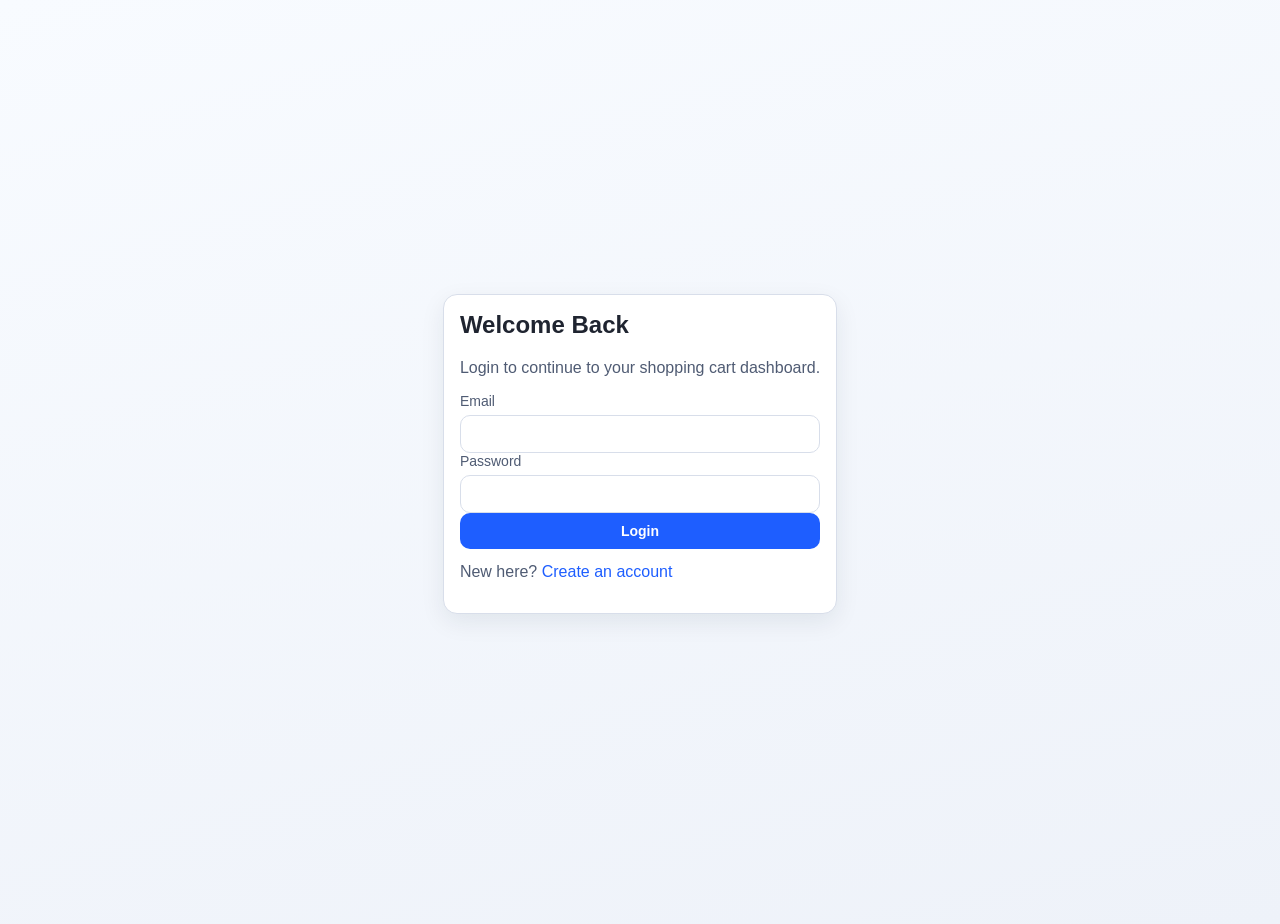
==== frontend/admin.html @ cccf1c21 "feat(ui): redesign shopper experience and add admin insights dashboard" ====
<!doctype html>
<html lang="en">
  <head>
    <meta charset="UTF-8" />
    <meta name="viewport" content="width=device-width, initial-scale=1.0" />
    <title>Admin Insights | DBMS Cart</title>
    <link rel="stylesheet" href="styles.css" />
  </head>
  <body>
    <header class="navbar" id="navbar"></header>
    <main class="container">
      <h1>Admin Insights</h1>
      <p class="muted">Operational snapshot for examiner demo: revenue, stock risk, top sellers, and audits.</p>
      <section id="adminStatus"></section>

      <section id="adminLoading" class="card muted">Loading admin dashboard...</section>

      <section class="grid grid-4" id="summaryCards"></section>

      <section class="grid grid-2">
        <article class="card">
          <h2>Low Stock Products</h2>
          <div id="lowStockList" class="table-wrap"></div>
        </article>
        <article class="card">
          <h2>Top Products</h2>
          <div id="topProductsList" class="table-wrap"></div>
        </article>
      </section>

      <section class="grid grid-2">
        <article class="card">
          <h2>Inventory Audit</h2>
          <div id="inventoryAuditList" class="table-wrap"></div>
        </article>
        <article class="card">
          <h2>Order Audit</h2>
          <div id="orderAuditList" class="table-wrap"></div>
        </article>
      </section>
    </main>
    <script type="module" src="admin.js"></script>
  </body>
</html>
---- frontend/styles.css ----
:root {
  --bg: #f5f7fb;
  --surface: #ffffff;
  --surface-soft: #eef3ff;
  --text: #1f2430;
  --text-soft: #4f5b73;
  --primary: #1e5eff;
  --primary-strong: #1248d3;
  --danger: #c62828;
  --success: #1b8a5a;
  --warning: #b26a00;
  --border: #d8deea;
  --shadow: 0 8px 24px rgba(18, 32, 56, 0.08);
}

* {
  box-sizing: border-box;
}

body {
  margin: 0;
  font-family: "Segoe UI", Tahoma, Geneva, Verdana, sans-serif;
  color: var(--text);
  background: linear-gradient(165deg, #f8fbff 0%, #eef2f9 100%);
  min-height: 100vh;
}

a {
  color: var(--primary);
  text-decoration: none;
}

.container {
  max-width: 1100px;
  margin: 24px auto 60px;
  padding: 0 16px;
}

.navbar {
  background: var(--surface);
  border-bottom: 1px solid var(--border);
  box-shadow: var(--shadow);
}

.navbar-inner {
  max-width: 1100px;
  margin: 0 auto;
  padding: 14px 16px;
  display: flex;
  gap: 12px;
  align-items: center;
  justify-content: space-between;
}

.nav-links {
  display: flex;
  gap: 12px;
  flex-wrap: wrap;
}

.card {
  background: var(--surface);
  border: 1px solid var(--border);
  border-radius: 14px;
  padding: 16px;
  box-shadow: var(--shadow);
}

.auth-card {
  max-width: 460px;
  margin: 56px auto;
}

.auth-shell {
  min-height: calc(100vh - 40px);
  display: flex;
  align-items: center;
}

.grid {
  display: grid;
  gap: 16px;
}

.grid-2 {
  grid-template-columns: repeat(auto-fit, minmax(280px, 1fr));
}

.grid-4 {
  grid-template-columns: repeat(auto-fit, minmax(180px, 1fr));
}

.products-grid {
  display: grid;
  grid-template-columns: repeat(auto-fill, minmax(250px, 1fr));
  gap: 14px;
}

.product-card {
  border: 1px solid var(--border);
  border-radius: 12px;
  background: var(--surface);
  padding: 14px;
}

h1,
h2,
h3 {
  margin-top: 0;
}

label {
  display: block;
  margin-bottom: 6px;
  font-size: 14px;
  color: var(--text-soft);
}

input,
select,
button {
  width: 100%;
  padding: 10px 12px;
  border: 1px solid var(--border);
  border-radius: 10px;
  font-size: 14px;
}

button {
  border: none;
  background: var(--primary);
  color: white;
  font-weight: 600;
  cursor: pointer;
}

button:hover {
  background: var(--primary-strong);
}

button.secondary {
  background: #3f4b67;
}

button.danger {
  background: var(--danger);
}

button.inline {
  width: auto;
  padding: 8px 12px;
}

.row {
  display: grid;
  gap: 10px;
  grid-template-columns: 1fr 1fr;
}

.muted {
  color: var(--text-soft);
}

.status {
  padding: 10px 12px;
  border-radius: 10px;
  margin-top: 10px;
  font-size: 14px;
}

.status.success {
  background: #e8f8ef;
  color: var(--success);
}

.status.error {
  background: #fdeaea;
  color: var(--danger);
}

.order-item,
.cart-item {
  border: 1px solid var(--border);
  background: var(--surface-soft);
  border-radius: 10px;
  padding: 10px;
  margin-top: 8px;
}

.pill {
  display: inline-block;
  border-radius: 999px;
  padding: 4px 10px;
  background: #edf2ff;
  color: #2041a7;
  font-size: 12px;
  font-weight: 700;
}

.toolbar {
  display: flex;
  gap: 10px;
  flex-wrap: wrap;
  margin-bottom: 14px;
}

.hero {
  margin-bottom: 14px;
  background: linear-gradient(135deg, #eaf1ff 0%, #f8fbff 100%);
}

.results-header {
  display: flex;
  align-items: center;
  justify-content: space-between;
  margin-top: 14px;
}

.chips {
  display: flex;
  gap: 8px;
  flex-wrap: wrap;
  margin-top: 10px;
}

.chip {
  width: auto;
  padding: 7px 12px;
  border-radius: 999px;
  border: 1px solid var(--border);
  background: #f6f8fd;
  color: var(--text);
  font-size: 12px;
}

.chip.active {
  background: var(--primary);
  color: #fff;
}

.inline-check {
  display: inline-flex;
  align-items: center;
  gap: 8px;
}

.inline-check input {
  width: auto;
}

.product-head {
  display: flex;
  justify-content: space-between;
  align-items: center;
  gap: 8px;
}

.meta-grid {
  display: grid;
  grid-template-columns: 1fr;
  gap: 4px;
  margin: 8px 0 10px;
}

.pill.success {
  background: #e8f8ef;
  color: var(--success);
}

.pill.warning {
  background: #fff3e3;
  color: var(--warning);
}

.pill.danger {
  background: #fdeaea;
  color: var(--danger);
}

.quick-links {
  display: flex;
  flex-wrap: wrap;
  gap: 10px;
  margin-top: 12px;
}

.quick-links a {
  color: var(--primary);
  font-weight: 600;
}

.cart-item-top {
  display: flex;
  justify-content: space-between;
  gap: 8px;
  margin-bottom: 6px;
}

.cart-item-meta {
  display: flex;
  flex-wrap: wrap;
  gap: 10px;
  margin-bottom: 10px;
  font-size: 13px;
  color: var(--text-soft);
}

.cart-actions {
  display: flex;
  flex-wrap: wrap;
  gap: 8px;
  align-items: center;
}

.cart-actions input {
  width: 100px;
}

.metric-card h3 {
  margin: 0;
}

.table-wrap {
  overflow-x: auto;
}

.insight-table {
  width: 100%;
  border-collapse: collapse;
  font-size: 13px;
}

.insight-table th,
.insight-table td {
  padding: 8px;
  border-bottom: 1px solid var(--border);
  text-align: left;
  white-space: nowrap;
}

@media (max-width: 700px) {
  .row {
    grid-template-columns: 1fr;
  }

  .results-header {
    flex-direction: column;
    align-items: flex-start;
    gap: 4px;
  }
}
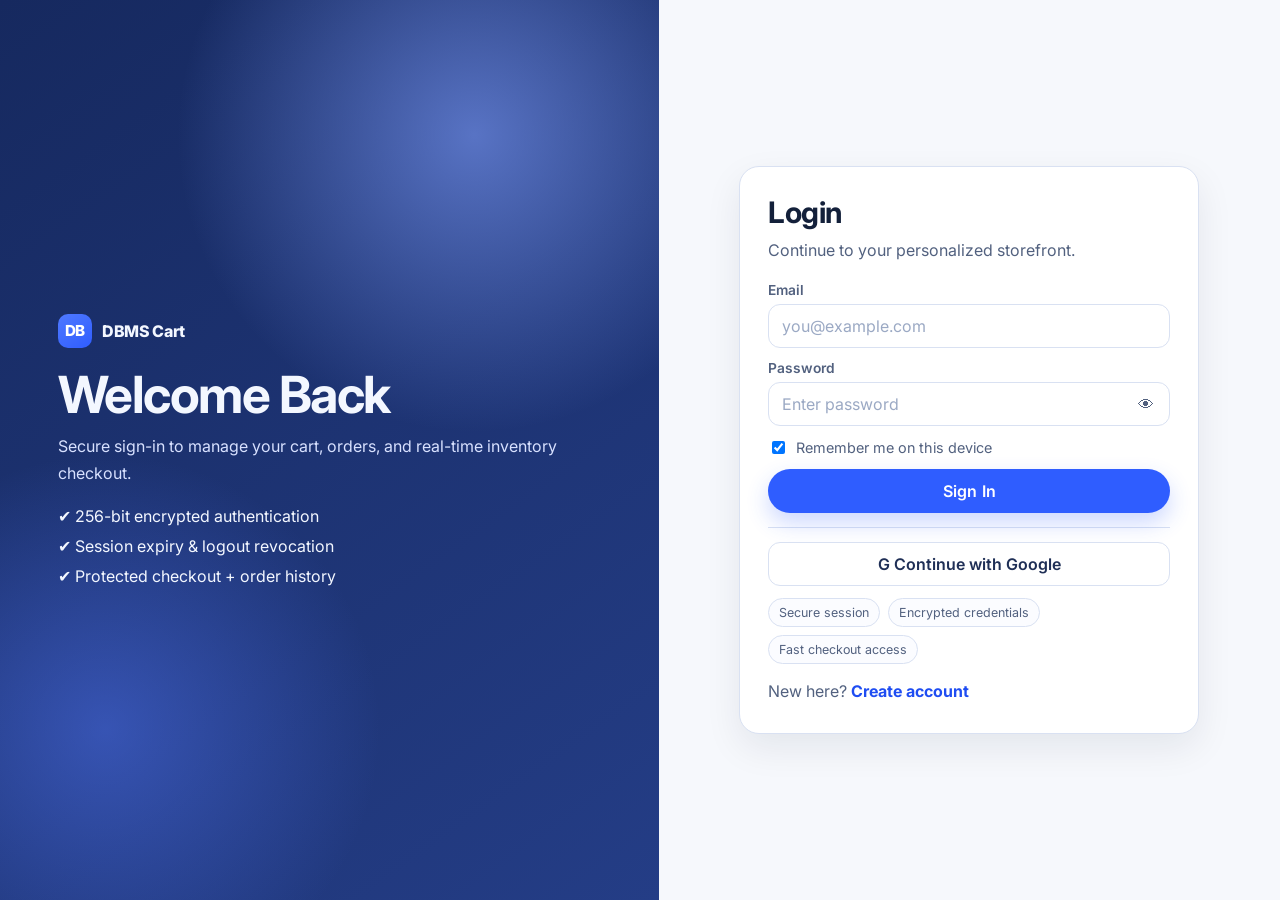
==== commit 0aa9b2c8: "feat(frontend): redesign storefront with premium landing, auth, catalog, and detail UX" ====
--- a/frontend/admin.html
+++ b/frontend/admin.html
@@ -7,38 +7,50 @@
     <link rel="stylesheet" href="styles.css" />
   </head>
   <body>
-    <header class="navbar" id="navbar"></header>
-    <main class="container">
-      <h1>Admin Insights</h1>
-      <p class="muted">Operational snapshot for examiner demo: revenue, stock risk, top sellers, and audits.</p>
-      <section id="adminStatus"></section>
+    <header id="navbar"></header>
+    <main class="site-main">
+      <div class="container section-stack">
+        <section class="section-head" data-reveal>
+          <div>
+            <h1 style="font-size:2.2rem">Admin Insights</h1>
+            <p class="muted">Live operational view for stock risk, sales trends, and audit records.</p>
+          </div>
+          <span class="pill">Read only</span>
+        </section>
 
-      <section id="adminLoading" class="card muted">Loading admin dashboard...</section>
+        <section id="adminStatus"></section>
+        <section id="adminLoading" class="product-grid">
+          <div class="skeleton sk-card"></div>
+          <div class="skeleton sk-card"></div>
+          <div class="skeleton sk-card"></div>
+        </section>
 
-      <section class="grid grid-4" id="summaryCards"></section>
+        <section class="metrics-grid" id="summaryCards" data-reveal></section>
 
-      <section class="grid grid-2">
-        <article class="card">
-          <h2>Low Stock Products</h2>
-          <div id="lowStockList" class="table-wrap"></div>
-        </article>
-        <article class="card">
-          <h2>Top Products</h2>
-          <div id="topProductsList" class="table-wrap"></div>
-        </article>
-      </section>
+        <section class="details-layout" data-reveal>
+          <article class="card panel">
+            <h2>Low Stock Products</h2>
+            <div id="lowStockList" class="table-wrap" style="margin-top:10px"></div>
+          </article>
+          <article class="card panel">
+            <h2>Top Products</h2>
+            <div id="topProductsList" class="table-wrap" style="margin-top:10px"></div>
+          </article>
+        </section>
 
-      <section class="grid grid-2">
-        <article class="card">
-          <h2>Inventory Audit</h2>
-          <div id="inventoryAuditList" class="table-wrap"></div>
-        </article>
-        <article class="card">
-          <h2>Order Audit</h2>
-          <div id="orderAuditList" class="table-wrap"></div>
-        </article>
-      </section>
+        <section class="details-layout" data-reveal>
+          <article class="card panel">
+            <h2>Inventory Audit</h2>
+            <div id="inventoryAuditList" class="table-wrap" style="margin-top:10px"></div>
+          </article>
+          <article class="card panel">
+            <h2>Order Audit</h2>
+            <div id="orderAuditList" class="table-wrap" style="margin-top:10px"></div>
+          </article>
+        </section>
+      </div>
     </main>
+    <footer id="footer"></footer>
     <script type="module" src="admin.js"></script>
   </body>
 </html>
--- a/frontend/styles.css
+++ b/frontend/styles.css
@@ -1,323 +1,1139 @@
+@import url("https://fonts.googleapis.com/css2?family=Inter:wght@400;500;600;700;800&display=swap");
+
 :root {
-  --bg: #f5f7fb;
+  --accent: #2f5dff;
+  --accent-strong: #1f4df2;
+  --accent-soft: #e9efff;
+  --bg: #f6f8fc;
   --surface: #ffffff;
-  --surface-soft: #eef3ff;
-  --text: #1f2430;
-  --text-soft: #4f5b73;
-  --primary: #1e5eff;
-  --primary-strong: #1248d3;
-  --danger: #c62828;
-  --success: #1b8a5a;
-  --warning: #b26a00;
-  --border: #d8deea;
-  --shadow: 0 8px 24px rgba(18, 32, 56, 0.08);
+  --surface-muted: #f1f4fb;
+  --line: #d9e1f2;
+  --text: #13203a;
+  --text-soft: #52617f;
+  --success: #1f9d62;
+  --danger: #dc4f4f;
+  --warning: #b87913;
+  --radius-xl: 24px;
+  --radius-lg: 16px;
+  --radius-md: 12px;
+  --shadow: 0 14px 36px rgba(17, 30, 56, 0.08);
+  --shadow-soft: 0 8px 20px rgba(17, 30, 56, 0.07);
+  --max: 1200px;
 }
 
 * {
   box-sizing: border-box;
 }
 
+html {
+  scroll-behavior: smooth;
+}
+
 body {
   margin: 0;
-  font-family: "Segoe UI", Tahoma, Geneva, Verdana, sans-serif;
+  font-family: "Inter", "Segoe UI", sans-serif;
+  background:
+    radial-gradient(circle at 0% 0%, rgba(47, 93, 255, 0.07), transparent 40%),
+    radial-gradient(circle at 100% 0%, rgba(47, 93, 255, 0.06), transparent 45%),
+    var(--bg);
   color: var(--text);
-  background: linear-gradient(165deg, #f8fbff 0%, #eef2f9 100%);
   min-height: 100vh;
 }
 
 a {
-  color: var(--primary);
+  color: inherit;
   text-decoration: none;
 }
 
+img {
+  max-width: 100%;
+  display: block;
+}
+
+button,
+input,
+select,
+textarea {
+  font: inherit;
+}
+
+.site-main {
+  padding: 32px 16px 56px;
+}
+
 .container {
-  max-width: 1100px;
-  margin: 24px auto 60px;
-  padding: 0 16px;
-}
-
-.navbar {
+  width: 100%;
+  max-width: var(--max);
+  margin: 0 auto;
+}
+
+h1,
+h2,
+h3,
+h4,
+p {
+  margin: 0;
+}
+
+h1 {
+  font-size: clamp(2rem, 4vw, 3.2rem);
+  line-height: 1.05;
+  letter-spacing: -0.03em;
+}
+
+h2 {
+  font-size: clamp(1.45rem, 3vw, 2.2rem);
+  line-height: 1.15;
+  letter-spacing: -0.02em;
+}
+
+h3 {
+  font-size: clamp(1.05rem, 2vw, 1.35rem);
+}
+
+p {
+  line-height: 1.66;
+}
+
+.muted {
+  color: var(--text-soft);
+}
+
+.section-stack {
+  display: grid;
+  gap: 24px;
+}
+
+.card {
   background: var(--surface);
-  border-bottom: 1px solid var(--border);
+  border: 1px solid var(--line);
+  border-radius: var(--radius-lg);
+  box-shadow: var(--shadow-soft);
+}
+
+.panel {
+  padding: 22px;
+}
+
+.btn {
+  border: 0;
+  border-radius: 999px;
+  padding: 12px 18px;
+  cursor: pointer;
+  transition: transform 0.2s ease, box-shadow 0.2s ease, background-color 0.2s ease;
+  font-weight: 600;
+  letter-spacing: 0.01em;
+  display: inline-flex;
+  align-items: center;
+  gap: 8px;
+  justify-content: center;
+}
+
+.btn:focus-visible,
+input:focus-visible,
+select:focus-visible,
+textarea:focus-visible,
+a:focus-visible {
+  outline: 3px solid rgba(47, 93, 255, 0.28);
+  outline-offset: 2px;
+}
+
+.btn-primary {
+  background: var(--accent);
+  color: #fff;
+  box-shadow: 0 10px 22px rgba(47, 93, 255, 0.24);
+}
+
+.btn-primary:hover {
+  background: var(--accent-strong);
+  transform: translateY(-1px);
+}
+
+.btn-secondary {
+  background: #1f2a46;
+  color: #fff;
+}
+
+.btn-secondary:hover {
+  background: #182038;
+}
+
+.btn-ghost {
+  background: #fff;
+  border: 1px solid var(--line);
+  color: var(--text);
+}
+
+.btn-ghost:hover {
+  background: var(--surface-muted);
+}
+
+.btn-danger {
+  background: #ffe8e8;
+  color: #aa2929;
+}
+
+.btn-danger:hover {
+  background: #ffd9d9;
+}
+
+.btn-block {
+  width: 100%;
+}
+
+.status {
+  margin-top: 12px;
+  border-radius: 12px;
+  font-size: 0.92rem;
+  padding: 10px 12px;
+}
+
+.status.success {
+  color: #165f3f;
+  background: #e6f7f0;
+}
+
+.status.error {
+  color: #932e2e;
+  background: #ffecec;
+}
+
+.site-header {
+  position: sticky;
+  top: 0;
+  z-index: 30;
+  padding: 10px 16px 0;
+}
+
+.navbar-shell {
+  max-width: var(--max);
+  margin: 0 auto;
+  background: rgba(255, 255, 255, 0.8);
+  border: 1px solid rgba(255, 255, 255, 0.72);
   box-shadow: var(--shadow);
+  border-radius: 999px;
+  backdrop-filter: blur(12px);
 }
 
 .navbar-inner {
-  max-width: 1100px;
+  min-height: 62px;
+  padding: 8px 14px;
+  display: grid;
+  grid-template-columns: auto 1fr auto;
+  gap: 14px;
+  align-items: center;
+}
+
+.brand {
+  display: inline-flex;
+  align-items: center;
+  gap: 10px;
+  font-weight: 800;
+  letter-spacing: -0.02em;
+}
+
+.brand-badge {
+  width: 34px;
+  height: 34px;
+  border-radius: 10px;
+  display: grid;
+  place-items: center;
+  background: linear-gradient(145deg, #4f79ff, #2f5dff);
+  color: #fff;
+  font-size: 0.95rem;
+}
+
+.nav-links {
+  display: flex;
+  align-items: center;
+  justify-content: center;
+  gap: 8px;
+  flex-wrap: wrap;
+}
+
+.nav-link {
+  font-size: 0.92rem;
+  padding: 9px 13px;
+  border-radius: 999px;
+  color: var(--text-soft);
+  font-weight: 600;
+}
+
+.nav-link:hover {
+  color: var(--text);
+  background: var(--surface-muted);
+}
+
+.nav-link.active {
+  background: var(--accent-soft);
+  color: var(--accent-strong);
+}
+
+.nav-tools {
+  display: inline-flex;
+  align-items: center;
+  gap: 8px;
+}
+
+.icon-btn {
+  width: 38px;
+  height: 38px;
+  border-radius: 50%;
+  border: 1px solid var(--line);
+  background: #fff;
+  color: var(--text);
+  display: grid;
+  place-items: center;
+  position: relative;
+}
+
+.icon-btn:hover {
+  background: var(--surface-muted);
+}
+
+.badge {
+  min-width: 19px;
+  height: 19px;
+  padding: 0 4px;
+  border-radius: 999px;
+  background: var(--accent);
+  color: #fff;
+  display: inline-flex;
+  align-items: center;
+  justify-content: center;
+  font-size: 0.68rem;
+  font-weight: 700;
+  position: absolute;
+  right: -3px;
+  top: -4px;
+}
+
+.avatar-chip {
+  padding: 4px 10px 4px 4px;
+  border: 1px solid var(--line);
+  border-radius: 999px;
+  background: #fff;
+  display: inline-flex;
+  gap: 8px;
+  align-items: center;
+}
+
+.avatar-dot {
+  width: 30px;
+  height: 30px;
+  border-radius: 50%;
+  background: linear-gradient(145deg, #284bbb, #5277f3);
+  color: #fff;
+  display: grid;
+  place-items: center;
+  font-size: 0.8rem;
+  font-weight: 700;
+}
+
+.hamburger {
+  display: none;
+}
+
+.mobile-drawer {
+  display: none;
+  position: fixed;
+  inset: 0;
+  z-index: 45;
+}
+
+.mobile-drawer.open {
+  display: block;
+}
+
+.drawer-backdrop {
+  position: absolute;
+  inset: 0;
+  background: rgba(8, 18, 38, 0.54);
+}
+
+.drawer-panel {
+  position: absolute;
+  right: 0;
+  top: 0;
+  height: 100%;
+  width: min(340px, 86vw);
+  background: #fff;
+  padding: 22px;
+  display: grid;
+  gap: 10px;
+  align-content: start;
+}
+
+.drawer-panel a,
+.drawer-panel button {
+  width: 100%;
+  text-align: left;
+}
+
+.footer {
+  background: #121d37;
+  color: #d4dbee;
+  margin-top: 56px;
+}
+
+.footer-inner {
+  max-width: var(--max);
   margin: 0 auto;
-  padding: 14px 16px;
-  display: flex;
+  padding: 48px 16px 24px;
+  display: grid;
+  gap: 22px;
+}
+
+.footer-grid {
+  display: grid;
+  gap: 18px;
+  grid-template-columns: repeat(4, minmax(0, 1fr));
+}
+
+.footer h4 {
+  color: #fff;
+  margin-bottom: 10px;
+  font-size: 1rem;
+}
+
+.footer-list {
+  list-style: none;
+  padding: 0;
+  margin: 0;
+  display: grid;
+  gap: 8px;
+}
+
+.footer-bottom {
+  padding-top: 14px;
+  border-top: 1px solid rgba(212, 219, 238, 0.18);
+  display: flex;
+  justify-content: space-between;
+  gap: 10px;
+  flex-wrap: wrap;
+  font-size: 0.9rem;
+}
+
+.socials {
+  display: inline-flex;
+  gap: 8px;
+}
+
+.socials span {
+  width: 32px;
+  height: 32px;
+  border: 1px solid rgba(212, 219, 238, 0.24);
+  border-radius: 50%;
+  display: grid;
+  place-items: center;
+}
+
+.payment-chips {
+  display: inline-flex;
+  gap: 8px;
+  flex-wrap: wrap;
+}
+
+.payment-chip {
+  border: 1px solid rgba(212, 219, 238, 0.24);
+  border-radius: 999px;
+  font-size: 0.72rem;
+  padding: 5px 9px;
+}
+
+.hero {
+  position: relative;
+  overflow: hidden;
+  border-radius: var(--radius-xl);
+  background: linear-gradient(145deg, #f2f6ff, #ffffff 45%);
+  border: 1px solid var(--line);
+  box-shadow: var(--shadow);
+}
+
+.hero-layout {
+  padding: clamp(30px, 6vw, 58px);
+  display: grid;
+  gap: 26px;
+  grid-template-columns: 1.2fr 1fr;
+  align-items: center;
+}
+
+.hero-kicker {
+  display: inline-flex;
+  align-items: center;
+  gap: 8px;
+  color: var(--accent-strong);
+  font-size: 0.82rem;
+  font-weight: 700;
+  letter-spacing: 0.08em;
+  text-transform: uppercase;
+}
+
+.hero-copy p {
+  max-width: 56ch;
+  margin-top: 14px;
+}
+
+.hero-actions {
+  margin-top: 24px;
+  display: flex;
+  gap: 10px;
+  flex-wrap: wrap;
+}
+
+.hero-bg {
+  min-height: 290px;
+  position: relative;
+}
+
+.orb {
+  border-radius: 50%;
+  position: absolute;
+  filter: blur(1px);
+}
+
+.orb-a {
+  width: 210px;
+  height: 210px;
+  right: 15%;
+  top: 3%;
+  background: radial-gradient(circle at 35% 30%, #5d80ff, #2f5dff);
+}
+
+.orb-b {
+  width: 138px;
+  height: 138px;
+  right: 2%;
+  bottom: 12%;
+  background: radial-gradient(circle at 35% 30%, #9db2ff, #5d80ff);
+}
+
+.orb-c {
+  width: 110px;
+  height: 110px;
+  left: 8%;
+  bottom: -6%;
+  background: radial-gradient(circle at 35% 30%, #d6e0ff, #a8bbff);
+}
+
+.glass-card {
+  position: absolute;
+  left: 12%;
+  top: 22%;
+  width: min(270px, 75%);
+  background: rgba(255, 255, 255, 0.75);
+  border: 1px solid rgba(255, 255, 255, 0.8);
+  border-radius: 18px;
+  backdrop-filter: blur(8px);
+  padding: 16px;
+}
+
+.split {
+  display: grid;
+  gap: 16px;
+}
+
+.landing-section {
+  margin-top: 24px;
+}
+
+.section-head {
+  display: flex;
+  justify-content: space-between;
+  align-items: end;
+  gap: 10px;
+  margin-bottom: 16px;
+}
+
+.scroll-chips {
+  display: flex;
+  gap: 10px;
+  overflow-x: auto;
+  padding-bottom: 6px;
+}
+
+.chip {
+  display: inline-flex;
+  align-items: center;
+  gap: 7px;
+  border-radius: 999px;
+  border: 1px solid var(--line);
+  background: #fff;
+  color: var(--text);
+  padding: 9px 14px;
+  font-size: 0.84rem;
+  white-space: nowrap;
+  font-weight: 600;
+}
+
+.chip:hover,
+.chip.active {
+  border-color: #c3d2ff;
+  background: var(--accent-soft);
+  color: var(--accent-strong);
+}
+
+.product-grid {
+  display: grid;
+  gap: 16px;
+  grid-template-columns: repeat(3, minmax(0, 1fr));
+}
+
+.product-card {
+  background: #fff;
+  border: 1px solid var(--line);
+  border-radius: 16px;
+  overflow: hidden;
+  box-shadow: var(--shadow-soft);
+  transition: transform 0.25s ease, box-shadow 0.25s ease;
+  position: relative;
+}
+
+.product-card:hover {
+  transform: translateY(-4px);
+  box-shadow: 0 16px 30px rgba(20, 31, 61, 0.12);
+}
+
+.product-media {
+  position: relative;
+  height: 190px;
+  background: linear-gradient(160deg, #edf2ff 0%, #ffffff 70%);
+  display: grid;
+  place-items: center;
+}
+
+.product-thumb {
+  width: 78%;
+  height: 74%;
+  border-radius: 14px;
+  background:
+    linear-gradient(130deg, rgba(66, 110, 255, 0.2), rgba(66, 110, 255, 0)),
+    linear-gradient(45deg, #cdd9ff, #f6f8ff);
+  border: 1px solid #e1e8ff;
+  display: grid;
+  place-items: center;
+  font-size: 1.95rem;
+  font-weight: 700;
+  color: #3552ad;
+}
+
+.wish-btn {
+  position: absolute;
+  right: 10px;
+  top: 10px;
+  width: 34px;
+  height: 34px;
+  border-radius: 50%;
+  border: 1px solid var(--line);
+  background: #fff;
+}
+
+.quick-add {
+  position: absolute;
+  left: 50%;
+  bottom: 14px;
+  transform: translate(-50%, 10px);
+  opacity: 0;
+  pointer-events: none;
+  transition: opacity 0.2s ease, transform 0.2s ease;
+}
+
+.product-card:hover .quick-add,
+.product-card:focus-within .quick-add {
+  opacity: 1;
+  transform: translate(-50%, 0);
+  pointer-events: all;
+}
+
+.product-body {
+  padding: 14px;
+  display: grid;
+  gap: 8px;
+}
+
+.product-row {
+  display: flex;
+  justify-content: space-between;
+  align-items: center;
+  gap: 8px;
+}
+
+.stars {
+  color: #ffb31f;
+  font-size: 0.86rem;
+  letter-spacing: 0.1em;
+}
+
+.feature-grid {
+  display: grid;
+  gap: 14px;
+  grid-template-columns: repeat(3, minmax(0, 1fr));
+}
+
+.feature {
+  padding: 16px;
+  border-radius: 16px;
+  border: 1px solid var(--line);
+  background: #fff;
+}
+
+.feature-icon {
+  width: 38px;
+  height: 38px;
+  border-radius: 12px;
+  background: var(--accent-soft);
+  color: var(--accent-strong);
+  display: grid;
+  place-items: center;
+  font-size: 1.15rem;
+  margin-bottom: 10px;
+}
+
+.testimonial-grid {
+  display: grid;
+  gap: 14px;
+  grid-template-columns: repeat(2, minmax(0, 1fr));
+}
+
+.newsletter {
+  border-radius: var(--radius-xl);
+  border: 1px solid var(--line);
+  background: linear-gradient(140deg, #1b2f74, #305eff 55%, #6d8dff);
+  color: #fff;
+  padding: clamp(20px, 5vw, 34px);
+  display: grid;
+  gap: 14px;
+}
+
+.newsletter form {
+  display: flex;
+  gap: 10px;
+  flex-wrap: wrap;
+}
+
+.newsletter input {
+  flex: 1;
+  min-width: 220px;
+  border: none;
+}
+
+.newsletter .btn {
+  background: #fff;
+  color: #14295d;
+}
+
+.auth-wrap {
+  min-height: 100vh;
+  display: grid;
+  grid-template-columns: 1.06fr 1fr;
+}
+
+.auth-brand {
+  padding: clamp(24px, 6vw, 58px);
+  background:
+    radial-gradient(circle at 72% 15%, rgba(129, 160, 255, 0.6), transparent 33%),
+    radial-gradient(circle at 16% 81%, rgba(85, 122, 255, 0.45), transparent 30%),
+    linear-gradient(145deg, #16295f, #243d86);
+  color: #f3f7ff;
+  display: grid;
+  gap: 20px;
+  align-content: center;
+}
+
+.auth-brand ul {
+  margin: 0;
+  padding: 0;
+  list-style: none;
+  display: grid;
+  gap: 10px;
+}
+
+.auth-brand li {
+  display: inline-flex;
+  align-items: center;
+  gap: 8px;
+}
+
+.auth-panel {
+  display: grid;
+  align-content: center;
+  justify-items: center;
+  padding: clamp(20px, 4vw, 42px);
+  background: var(--bg);
+}
+
+.auth-card {
+  width: min(460px, 100%);
+  background: #fff;
+  border-radius: 20px;
+  border: 1px solid var(--line);
+  box-shadow: var(--shadow);
+  padding: 28px;
+}
+
+.auth-title {
+  font-size: 1.85rem;
+  margin-bottom: 8px;
+}
+
+.form-grid {
+  margin-top: 18px;
+  display: grid;
   gap: 12px;
-  align-items: center;
+}
+
+.form-field label {
+  display: block;
+  margin-bottom: 6px;
+  font-size: 0.86rem;
+  color: var(--text-soft);
+  font-weight: 600;
+}
+
+.input-wrap {
+  position: relative;
+}
+
+input,
+select,
+textarea {
+  width: 100%;
+  border: 1px solid var(--line);
+  background: #fff;
+  color: var(--text);
+  border-radius: 12px;
+  padding: 11px 13px;
+}
+
+input::placeholder {
+  color: #9ba9c4;
+}
+
+.eye-btn {
+  position: absolute;
+  right: 10px;
+  top: 50%;
+  transform: translateY(-50%);
+  border: none;
+  background: transparent;
+  color: var(--text-soft);
+  cursor: pointer;
+}
+
+.inline-check {
+  display: inline-flex;
+  align-items: center;
+  gap: 8px;
+  font-size: 0.9rem;
+  color: var(--text-soft);
+}
+
+.inline-check input {
+  width: auto;
+}
+
+.oauth-btn {
+  width: 100%;
+  border-radius: 12px;
+  border: 1px solid var(--line);
+  background: #fff;
+  color: #1f2f56;
+  padding: 11px 14px;
+  font-weight: 600;
+}
+
+.trust-row {
+  margin-top: 12px;
+  display: flex;
+  flex-wrap: wrap;
+  gap: 8px;
+}
+
+.trust-chip {
+  border: 1px solid var(--line);
+  background: #fbfcff;
+  border-radius: 999px;
+  padding: 6px 10px;
+  font-size: 0.78rem;
+  color: var(--text-soft);
+}
+
+.catalog-layout {
+  display: grid;
+  gap: 20px;
+  grid-template-columns: 290px 1fr;
+}
+
+.filter-panel {
+  position: sticky;
+  top: 88px;
+  align-self: start;
+  padding: 16px;
+}
+
+.filter-group {
+  margin-top: 14px;
+  display: grid;
+  gap: 8px;
+}
+
+.price-row {
+  display: grid;
+  grid-template-columns: 1fr 1fr;
+  gap: 8px;
+}
+
+.rating-filter {
+  display: flex;
+  gap: 8px;
+  flex-wrap: wrap;
+}
+
+.rating-filter .chip {
+  padding: 8px 12px;
+}
+
+.catalog-toolbar {
+  display: flex;
   justify-content: space-between;
-}
-
-.nav-links {
-  display: flex;
+  align-items: center;
   gap: 12px;
   flex-wrap: wrap;
-}
-
-.card {
-  background: var(--surface);
-  border: 1px solid var(--border);
+  margin-bottom: 12px;
+}
+
+.search-wrap {
+  position: relative;
+  min-width: 240px;
+}
+
+.search-wrap input {
+  padding-left: 36px;
+}
+
+.search-icon {
+  position: absolute;
+  left: 12px;
+  top: 50%;
+  transform: translateY(-50%);
+  color: #92a2c4;
+}
+
+.pill {
+  display: inline-flex;
+  align-items: center;
+  border-radius: 999px;
+  padding: 5px 9px;
+  font-size: 0.74rem;
+  font-weight: 700;
+  background: var(--accent-soft);
+  color: var(--accent-strong);
+}
+
+.pill.success {
+  background: #e6f7ef;
+  color: #1d7f4e;
+}
+
+.pill.warning {
+  background: #fff4df;
+  color: #996012;
+}
+
+.pill.danger {
+  background: #ffeaea;
+  color: #b83333;
+}
+
+.pagination {
+  margin-top: 16px;
+  display: flex;
+  gap: 8px;
+  justify-content: center;
+  align-items: center;
+}
+
+.details-layout {
+  display: grid;
+  gap: 24px;
+  grid-template-columns: 1fr 1fr;
+}
+
+.gallery-main {
+  height: 380px;
+  border-radius: 18px;
+  background: linear-gradient(145deg, #edf2ff, #fff);
+  border: 1px solid var(--line);
+  overflow: hidden;
+  display: grid;
+  place-items: center;
+  position: relative;
+}
+
+.zoom-layer {
+  width: 75%;
+  height: 72%;
+  border-radius: 16px;
+  border: 1px solid #dae4ff;
+  background: linear-gradient(130deg, #cfdcff, #f6f8ff);
+  display: grid;
+  place-items: center;
+  color: #2f4eaa;
+  font-size: 2.4rem;
+  font-weight: 700;
+  transition: transform 0.3s ease;
+}
+
+.gallery-main:hover .zoom-layer {
+  transform: scale(1.06);
+}
+
+.thumb-grid {
+  margin-top: 10px;
+  display: grid;
+  gap: 8px;
+  grid-template-columns: repeat(4, minmax(0, 1fr));
+}
+
+.thumb {
+  border: 1px solid var(--line);
+  border-radius: 12px;
+  background: #fff;
+  height: 66px;
+  display: grid;
+  place-items: center;
+}
+
+.selector-row {
+  display: flex;
+  gap: 8px;
+  flex-wrap: wrap;
+}
+
+.selector {
+  border-radius: 999px;
+  border: 1px solid var(--line);
+  background: #fff;
+  padding: 8px 12px;
+  font-size: 0.86rem;
+}
+
+.selector.active {
+  background: var(--accent-soft);
+  border-color: #c9d6ff;
+  color: var(--accent-strong);
+}
+
+.tab-header {
+  display: flex;
+  gap: 8px;
+  margin-top: 18px;
+}
+
+.tab-btn {
+  border: 1px solid var(--line);
+  border-radius: 999px;
+  background: #fff;
+  padding: 8px 12px;
+}
+
+.tab-btn.active {
+  background: var(--accent-soft);
+  color: var(--accent-strong);
+}
+
+.tab-panel {
+  margin-top: 10px;
+  border: 1px solid var(--line);
+  background: #fff;
   border-radius: 14px;
-  padding: 16px;
-  box-shadow: var(--shadow);
-}
-
-.auth-card {
-  max-width: 460px;
-  margin: 56px auto;
-}
-
-.auth-shell {
-  min-height: calc(100vh - 40px);
-  display: flex;
-  align-items: center;
-}
-
-.grid {
-  display: grid;
-  gap: 16px;
-}
-
-.grid-2 {
-  grid-template-columns: repeat(auto-fit, minmax(280px, 1fr));
-}
-
-.grid-4 {
-  grid-template-columns: repeat(auto-fit, minmax(180px, 1fr));
-}
-
-.products-grid {
-  display: grid;
-  grid-template-columns: repeat(auto-fill, minmax(250px, 1fr));
-  gap: 14px;
-}
-
-.product-card {
-  border: 1px solid var(--border);
-  border-radius: 12px;
-  background: var(--surface);
   padding: 14px;
 }
 
-h1,
-h2,
-h3 {
-  margin-top: 0;
-}
-
-label {
-  display: block;
-  margin-bottom: 6px;
-  font-size: 14px;
-  color: var(--text-soft);
-}
-
-input,
-select,
-button {
-  width: 100%;
-  padding: 10px 12px;
-  border: 1px solid var(--border);
-  border-radius: 10px;
-  font-size: 14px;
-}
-
-button {
-  border: none;
-  background: var(--primary);
-  color: white;
-  font-weight: 600;
-  cursor: pointer;
-}
-
-button:hover {
-  background: var(--primary-strong);
-}
-
-button.secondary {
-  background: #3f4b67;
-}
-
-button.danger {
-  background: var(--danger);
-}
-
-button.inline {
-  width: auto;
-  padding: 8px 12px;
-}
-
-.row {
-  display: grid;
-  gap: 10px;
-  grid-template-columns: 1fr 1fr;
-}
-
-.muted {
-  color: var(--text-soft);
-}
-
-.status {
-  padding: 10px 12px;
-  border-radius: 10px;
-  margin-top: 10px;
-  font-size: 14px;
-}
-
-.status.success {
-  background: #e8f8ef;
-  color: var(--success);
-}
-
-.status.error {
-  background: #fdeaea;
-  color: var(--danger);
-}
-
-.order-item,
+.order-card,
 .cart-item {
-  border: 1px solid var(--border);
-  background: var(--surface-soft);
-  border-radius: 10px;
-  padding: 10px;
-  margin-top: 8px;
-}
-
-.pill {
-  display: inline-block;
-  border-radius: 999px;
-  padding: 4px 10px;
-  background: #edf2ff;
-  color: #2041a7;
-  font-size: 12px;
-  font-weight: 700;
-}
-
-.toolbar {
+  border: 1px solid var(--line);
+  border-radius: 14px;
+  background: #fff;
+  padding: 14px;
+}
+
+.cart-row,
+.order-row {
   display: flex;
   gap: 10px;
   flex-wrap: wrap;
-  margin-bottom: 14px;
-}
-
-.hero {
-  margin-bottom: 14px;
-  background: linear-gradient(135deg, #eaf1ff 0%, #f8fbff 100%);
-}
-
-.results-header {
-  display: flex;
   align-items: center;
   justify-content: space-between;
-  margin-top: 14px;
-}
-
-.chips {
-  display: flex;
-  gap: 8px;
-  flex-wrap: wrap;
-  margin-top: 10px;
-}
-
-.chip {
-  width: auto;
-  padding: 7px 12px;
-  border-radius: 999px;
-  border: 1px solid var(--border);
-  background: #f6f8fd;
-  color: var(--text);
-  font-size: 12px;
-}
-
-.chip.active {
-  background: var(--primary);
-  color: #fff;
-}
-
-.inline-check {
-  display: inline-flex;
-  align-items: center;
-  gap: 8px;
-}
-
-.inline-check input {
-  width: auto;
-}
-
-.product-head {
-  display: flex;
-  justify-content: space-between;
-  align-items: center;
-  gap: 8px;
-}
-
-.meta-grid {
-  display: grid;
-  grid-template-columns: 1fr;
-  gap: 4px;
-  margin: 8px 0 10px;
-}
-
-.pill.success {
-  background: #e8f8ef;
-  color: var(--success);
-}
-
-.pill.warning {
-  background: #fff3e3;
-  color: var(--warning);
-}
-
-.pill.danger {
-  background: #fdeaea;
-  color: var(--danger);
-}
-
-.quick-links {
+}
+
+.cart-meta,
+.order-meta {
+  margin-top: 8px;
   display: flex;
   flex-wrap: wrap;
   gap: 10px;
-  margin-top: 12px;
-}
-
-.quick-links a {
-  color: var(--primary);
-  font-weight: 600;
-}
-
-.cart-item-top {
+  color: var(--text-soft);
+  font-size: 0.89rem;
+}
+
+.qty-stepper {
+  display: inline-flex;
+  align-items: center;
+  border: 1px solid var(--line);
+  border-radius: 999px;
+  overflow: hidden;
+}
+
+.qty-stepper button {
+  width: 32px;
+  height: 32px;
+  border: none;
+  background: #fff;
+}
+
+.qty-stepper input {
+  width: 58px;
+  border: none;
+  border-left: 1px solid var(--line);
+  border-right: 1px solid var(--line);
+  border-radius: 0;
+  text-align: center;
+}
+
+.summary-box {
+  border: 1px solid var(--line);
+  border-radius: 16px;
+  padding: 18px;
+  background: #fff;
+}
+
+.summary-list {
+  display: grid;
+  gap: 8px;
+}
+
+.summary-list li {
+  list-style: none;
   display: flex;
   justify-content: space-between;
   gap: 8px;
-  margin-bottom: 6px;
-}
-
-.cart-item-meta {
-  display: flex;
-  flex-wrap: wrap;
-  gap: 10px;
-  margin-bottom: 10px;
-  font-size: 13px;
-  color: var(--text-soft);
-}
-
-.cart-actions {
-  display: flex;
-  flex-wrap: wrap;
-  gap: 8px;
-  align-items: center;
-}
-
-.cart-actions input {
-  width: 100px;
+  font-size: 0.92rem;
+}
+
+.metrics-grid {
+  display: grid;
+  gap: 12px;
+  grid-template-columns: repeat(4, minmax(0, 1fr));
+}
+
+.metric-card {
+  padding: 16px;
 }
 
 .metric-card h3 {
-  margin: 0;
+  font-size: 1.6rem;
+  margin-top: 8px;
 }
 
 .table-wrap {
@@ -327,25 +1143,150 @@
 .insight-table {
   width: 100%;
   border-collapse: collapse;
-  font-size: 13px;
+  font-size: 0.86rem;
 }
 
 .insight-table th,
 .insight-table td {
-  padding: 8px;
-  border-bottom: 1px solid var(--border);
   text-align: left;
+  padding: 10px;
+  border-bottom: 1px solid var(--line);
   white-space: nowrap;
 }
 
+.quick-links {
+  display: flex;
+  gap: 10px;
+  flex-wrap: wrap;
+}
+
+.divider {
+  height: 1px;
+  background: var(--line);
+  margin: 14px 0;
+}
+
+.empty-state {
+  padding: 20px;
+  border: 1px dashed #c9d3ec;
+  border-radius: 14px;
+  text-align: center;
+  color: var(--text-soft);
+}
+
+.skeleton {
+  position: relative;
+  overflow: hidden;
+  border-radius: 10px;
+  background: #ecf0f8;
+}
+
+.skeleton::after {
+  content: "";
+  position: absolute;
+  inset: 0;
+  transform: translateX(-100%);
+  background: linear-gradient(90deg, transparent, rgba(255, 255, 255, 0.7), transparent);
+  animation: shimmer 1.2s infinite;
+}
+
+.sk-line {
+  height: 14px;
+}
+
+.sk-card {
+  height: 260px;
+}
+
+@keyframes shimmer {
+  to {
+    transform: translateX(100%);
+  }
+}
+
+[data-reveal] {
+  opacity: 0;
+  transform: translateY(16px);
+  transition: opacity 0.45s ease, transform 0.45s ease;
+}
+
+[data-reveal].visible {
+  opacity: 1;
+  transform: translateY(0);
+}
+
+@media (max-width: 1080px) {
+  .product-grid {
+    grid-template-columns: repeat(2, minmax(0, 1fr));
+  }
+
+  .catalog-layout {
+    grid-template-columns: 1fr;
+  }
+
+  .filter-panel {
+    position: static;
+  }
+
+  .details-layout {
+    grid-template-columns: 1fr;
+  }
+
+  .metrics-grid {
+    grid-template-columns: repeat(2, minmax(0, 1fr));
+  }
+
+  .hero-layout {
+    grid-template-columns: 1fr;
+  }
+
+  .footer-grid {
+    grid-template-columns: repeat(2, minmax(0, 1fr));
+  }
+}
+
+@media (max-width: 860px) {
+  .auth-wrap {
+    grid-template-columns: 1fr;
+  }
+
+  .auth-brand {
+    min-height: 280px;
+  }
+
+  .navbar-inner {
+    grid-template-columns: auto auto;
+    justify-content: space-between;
+  }
+
+  .nav-links,
+  .nav-tools .search-btn,
+  .nav-tools .avatar-chip {
+    display: none;
+  }
+
+  .hamburger {
+    display: inline-flex;
+  }
+}
+
 @media (max-width: 700px) {
-  .row {
+  .site-main {
+    padding-top: 22px;
+  }
+
+  .product-grid,
+  .feature-grid,
+  .testimonial-grid,
+  .metrics-grid {
     grid-template-columns: 1fr;
   }
 
-  .results-header {
+  .newsletter form {
     flex-direction: column;
-    align-items: flex-start;
-    gap: 4px;
-  }
-}
+  }
+
+  .footer-grid {
+    grid-template-columns: 1fr;
+  }
+}
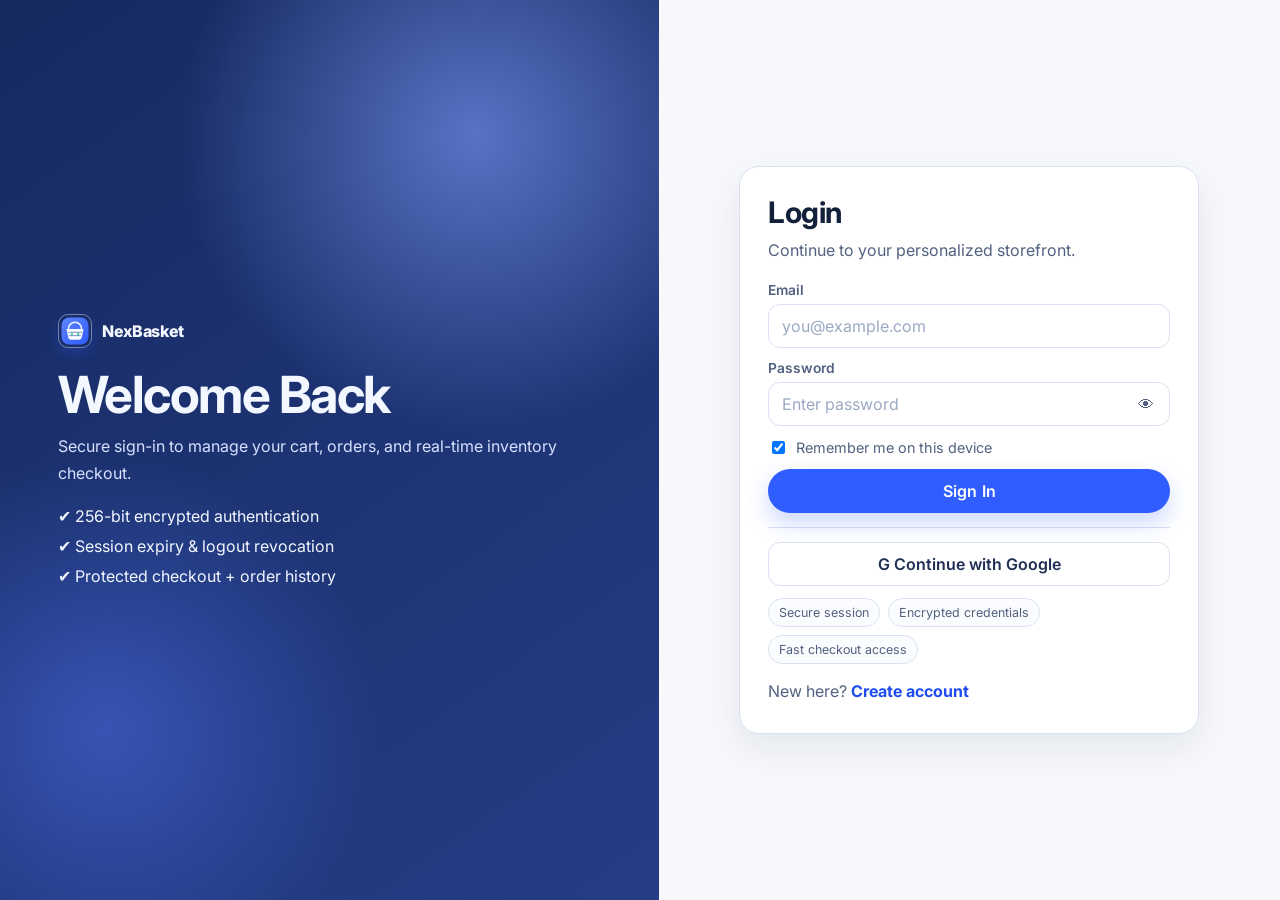
==== commit 7648f55f: "feat: add custom NexBasket logo system and favicon" ====
--- a/frontend/admin.html
+++ b/frontend/admin.html
@@ -3,8 +3,9 @@
   <head>
     <meta charset="UTF-8" />
     <meta name="viewport" content="width=device-width, initial-scale=1.0" />
-    <title>Admin Insights | DBMS Cart</title>
+    <title>Admin Insights | NexBasket</title>
     <link rel="stylesheet" href="styles.css" />
+    <link rel="icon" type="image/svg+xml" href="assets/brand/favicon.svg" />
   </head>
   <body>
     <header id="navbar"></header>
--- a/frontend/styles.css
+++ b/frontend/styles.css
@@ -21,12 +21,28 @@
   --max: 1200px;
 }
 
+html[data-theme="dark"] {
+  color-scheme: dark;
+  --accent: #6f8cff;
+  --accent-strong: #88a0ff;
+  --accent-soft: rgba(111, 140, 255, 0.2);
+  --bg: #0b1324;
+  --surface: #111c32;
+  --surface-muted: #182541;
+  --line: #2b3c5f;
+  --text: #e7eeff;
+  --text-soft: #a6b5d7;
+  --shadow: 0 16px 34px rgba(3, 9, 20, 0.52);
+  --shadow-soft: 0 10px 24px rgba(3, 9, 20, 0.45);
+}
+
 * {
   box-sizing: border-box;
 }
 
 html {
   scroll-behavior: smooth;
+  height: 100%;
 }
 
 body {
@@ -37,7 +53,18 @@
     radial-gradient(circle at 100% 0%, rgba(47, 93, 255, 0.06), transparent 45%),
     var(--bg);
   color: var(--text);
-  min-height: 100vh;
+  min-height: 100dvh;
+  overflow-x: hidden;
+  display: flex;
+  flex-direction: column;
+  width: 100%;
+}
+
+html[data-theme="dark"] body {
+  background:
+    radial-gradient(circle at 0% 0%, rgba(110, 139, 255, 0.16), transparent 42%),
+    radial-gradient(circle at 100% 0%, rgba(110, 139, 255, 0.1), transparent 40%),
+    #0a1222;
 }
 
 a {
@@ -59,6 +86,8 @@
 
 .site-main {
   padding: 32px 16px 56px;
+  flex: 1 0 auto;
+  width: 100%;
 }
 
 .container {
@@ -104,15 +133,21 @@
   gap: 24px;
 }
 
+.section-stack > * {
+  min-width: 0;
+}
+
 .card {
   background: var(--surface);
   border: 1px solid var(--line);
   border-radius: var(--radius-lg);
   box-shadow: var(--shadow-soft);
+  min-width: 0;
 }
 
 .panel {
   padding: 22px;
+  min-width: 0;
 }
 
 .btn {
@@ -164,6 +199,12 @@
   color: var(--text);
 }
 
+html[data-theme="dark"] .btn-ghost {
+  background: #131f37;
+  border-color: #2b3d63;
+  color: #c9d6f6;
+}
+
 .btn-ghost:hover {
   background: var(--surface-muted);
 }
@@ -175,6 +216,15 @@
 
 .btn-danger:hover {
   background: #ffd9d9;
+}
+
+html[data-theme="dark"] .btn-danger {
+  background: #412226;
+  color: #ffb8c0;
+}
+
+html[data-theme="dark"] .btn-danger:hover {
+  background: #4b262b;
 }
 
 .btn-block {
@@ -196,6 +246,16 @@
 .status.error {
   color: #932e2e;
   background: #ffecec;
+}
+
+html[data-theme="dark"] .status.success {
+  color: #9ee9c9;
+  background: #173b2b;
+}
+
+html[data-theme="dark"] .status.error {
+  color: #ffc8c8;
+  background: #432324;
 }
 
 .site-header {
@@ -215,6 +275,11 @@
   backdrop-filter: blur(12px);
 }
 
+html[data-theme="dark"] .navbar-shell {
+  background: rgba(12, 20, 36, 0.86);
+  border-color: rgba(53, 72, 108, 0.7);
+}
+
 .navbar-inner {
   min-height: 62px;
   padding: 8px 14px;
@@ -232,15 +297,17 @@
   letter-spacing: -0.02em;
 }
 
-.brand-badge {
+.brand-logo {
   width: 34px;
   height: 34px;
   border-radius: 10px;
-  display: grid;
-  place-items: center;
-  background: linear-gradient(145deg, #4f79ff, #2f5dff);
-  color: #fff;
-  font-size: 0.95rem;
+  display: block;
+  object-fit: cover;
+  box-shadow: 0 6px 14px rgba(47, 93, 255, 0.24);
+}
+
+html[data-theme="dark"] .brand-logo {
+  box-shadow: 0 6px 14px rgba(16, 32, 64, 0.5);
 }
 
 .nav-links {
@@ -249,6 +316,7 @@
   justify-content: center;
   gap: 8px;
   flex-wrap: wrap;
+  min-width: 0;
 }
 
 .nav-link {
@@ -285,6 +353,13 @@
   display: grid;
   place-items: center;
   position: relative;
+}
+
+html[data-theme="dark"] .icon-btn,
+html[data-theme="dark"] .avatar-chip {
+  background: #111d34;
+  border-color: #304364;
+  color: #d2def8;
 }
 
 .icon-btn:hover {
@@ -316,6 +391,14 @@
   display: inline-flex;
   gap: 8px;
   align-items: center;
+  min-width: 0;
+}
+
+.avatar-chip .muted {
+  max-width: 150px;
+  overflow: hidden;
+  text-overflow: ellipsis;
+  white-space: nowrap;
 }
 
 .avatar-dot {
@@ -364,6 +447,10 @@
   align-content: start;
 }
 
+html[data-theme="dark"] .drawer-panel {
+  background: #0f1a30;
+}
+
 .drawer-panel a,
 .drawer-panel button {
   width: 100%;
@@ -373,7 +460,25 @@
 .footer {
   background: #121d37;
   color: #d4dbee;
-  margin-top: 56px;
+  margin-top: auto;
+}
+
+html[data-theme="dark"] .footer {
+  background: #091222;
+}
+
+.theme-fab {
+  position: fixed;
+  right: 16px;
+  bottom: 16px;
+  width: 46px;
+  height: 46px;
+  border-radius: 50%;
+  border: 1px solid var(--line);
+  background: var(--surface);
+  color: var(--text);
+  box-shadow: var(--shadow);
+  z-index: 60;
 }
 
 .footer-inner {
@@ -448,6 +553,10 @@
   background: linear-gradient(145deg, #f2f6ff, #ffffff 45%);
   border: 1px solid var(--line);
   box-shadow: var(--shadow);
+}
+
+html[data-theme="dark"] .hero {
+  background: linear-gradient(145deg, #142544, #0f1a31 45%);
 }
 
 .hero-layout {
@@ -528,6 +637,11 @@
   padding: 16px;
 }
 
+html[data-theme="dark"] .glass-card {
+  background: rgba(14, 25, 46, 0.75);
+  border-color: rgba(66, 92, 141, 0.75);
+}
+
 .split {
   display: grid;
   gap: 16px;
@@ -540,7 +654,7 @@
 .section-head {
   display: flex;
   justify-content: space-between;
-  align-items: end;
+  align-items: center;
   gap: 10px;
   margin-bottom: 16px;
 }
@@ -566,6 +680,12 @@
   font-weight: 600;
 }
 
+html[data-theme="dark"] .chip {
+  background: #14243f;
+  border-color: #30466e;
+  color: #d7e6ff;
+}
+
 .chip:hover,
 .chip.active {
   border-color: #c3d2ff;
@@ -577,6 +697,7 @@
   display: grid;
   gap: 16px;
   grid-template-columns: repeat(3, minmax(0, 1fr));
+  align-items: stretch;
 }
 
 .product-card {
@@ -587,6 +708,23 @@
   box-shadow: var(--shadow-soft);
   transition: transform 0.25s ease, box-shadow 0.25s ease;
   position: relative;
+  display: flex;
+  flex-direction: column;
+  height: 100%;
+}
+
+html[data-theme="dark"] .product-card,
+html[data-theme="dark"] .feature,
+html[data-theme="dark"] .summary-box,
+html[data-theme="dark"] .tab-panel,
+html[data-theme="dark"] .order-card,
+html[data-theme="dark"] .cart-item,
+html[data-theme="dark"] .auth-card,
+html[data-theme="dark"] .thumb,
+html[data-theme="dark"] .empty-state,
+html[data-theme="dark"] .oauth-btn {
+  background: #101b31;
+  border-color: #2a3b5e;
 }
 
 .product-card:hover {
@@ -600,6 +738,12 @@
   background: linear-gradient(160deg, #edf2ff 0%, #ffffff 70%);
   display: grid;
   place-items: center;
+  padding: 12px;
+}
+
+html[data-theme="dark"] .product-media,
+html[data-theme="dark"] .gallery-main {
+  background: linear-gradient(160deg, #152641 0%, #101b31 70%);
 }
 
 .product-thumb {
@@ -617,6 +761,20 @@
   color: #3552ad;
 }
 
+.product-image {
+  width: 100%;
+  height: 100%;
+  border-radius: 14px;
+  border: 1px solid #dbe4ff;
+  object-fit: cover;
+  background: #eef3ff;
+}
+
+html[data-theme="dark"] .product-image {
+  background: #12213d;
+  border-color: #30466e;
+}
+
 .wish-btn {
   position: absolute;
   right: 10px;
@@ -626,6 +784,40 @@
   border-radius: 50%;
   border: 1px solid var(--line);
   background: #fff;
+  color: #6f7ca3;
+  font-size: 1rem;
+  display: grid;
+  place-items: center;
+  transition: transform 0.2s ease, background-color 0.2s ease, color 0.2s ease, border-color 0.2s ease;
+}
+
+html[data-theme="dark"] .wish-btn {
+  background: #14233f;
+  border-color: #334869;
+  color: #9fb3de;
+}
+
+.wish-btn:hover {
+  transform: scale(1.04);
+}
+
+.wish-btn.is-active {
+  background: #ffe9ef;
+  color: #c7395e;
+  border-color: #f3b6c8;
+}
+
+.btn.btn-ghost.is-active {
+  background: #ffe9ef;
+  border-color: #f3b6c8;
+  color: #a72e4d;
+}
+
+html[data-theme="dark"] .wish-btn.is-active,
+html[data-theme="dark"] .btn.btn-ghost.is-active {
+  background: #4b2430;
+  border-color: #7e3f51;
+  color: #ffc1d1;
 }
 
 .quick-add {
@@ -647,8 +839,15 @@
 
 .product-body {
   padding: 14px;
-  display: grid;
-  gap: 8px;
+  display: flex;
+  flex-direction: column;
+  gap: 8px;
+  flex: 1 1 auto;
+}
+
+.card-action-row {
+  margin-top: auto;
+  padding-top: 4px;
 }
 
 .product-row {
@@ -719,6 +918,11 @@
 
 .newsletter .btn {
   background: #fff;
+  color: #14295d;
+}
+
+html[data-theme="dark"] .newsletter .btn {
+  background: #dce7ff;
   color: #14295d;
 }
 
@@ -740,6 +944,10 @@
   align-content: center;
 }
 
+.auth-brand .brand-logo {
+  border: 1px solid rgba(226, 236, 255, 0.45);
+}
+
 .auth-brand ul {
   margin: 0;
   padding: 0;
@@ -805,8 +1013,20 @@
   padding: 11px 13px;
 }
 
+html[data-theme="dark"] input,
+html[data-theme="dark"] select,
+html[data-theme="dark"] textarea {
+  background: #101b31;
+  border-color: #2b3d61;
+  color: #dce7ff;
+}
+
 input::placeholder {
   color: #9ba9c4;
+}
+
+html[data-theme="dark"] input::placeholder {
+  color: #7f94bd;
 }
 
 .eye-btn {
@@ -842,6 +1062,10 @@
   font-weight: 600;
 }
 
+html[data-theme="dark"] .oauth-btn {
+  color: #d8e6ff;
+}
+
 .trust-row {
   margin-top: 12px;
   display: flex;
@@ -856,6 +1080,12 @@
   padding: 6px 10px;
   font-size: 0.78rem;
   color: var(--text-soft);
+}
+
+html[data-theme="dark"] .trust-chip {
+  background: #14233d;
+  border-color: #32496f;
+  color: #b8caec;
 }
 
 .catalog-layout {
@@ -919,6 +1149,10 @@
   color: #92a2c4;
 }
 
+html[data-theme="dark"] .search-icon {
+  color: #9fb3de;
+}
+
 .pill {
   display: inline-flex;
   align-items: center;
@@ -945,6 +1179,21 @@
   color: #b83333;
 }
 
+html[data-theme="dark"] .pill.success {
+  background: rgba(32, 157, 98, 0.22);
+  color: #84e3b8;
+}
+
+html[data-theme="dark"] .pill.warning {
+  background: rgba(184, 121, 19, 0.23);
+  color: #ffd58d;
+}
+
+html[data-theme="dark"] .pill.danger {
+  background: rgba(220, 79, 79, 0.26);
+  color: #ffb2b2;
+}
+
 .pagination {
   margin-top: 16px;
   display: flex;
@@ -956,7 +1205,11 @@
 .details-layout {
   display: grid;
   gap: 24px;
-  grid-template-columns: 1fr 1fr;
+  grid-template-columns: repeat(2, minmax(0, 1fr));
+}
+
+.details-layout > * {
+  min-width: 0;
 }
 
 .gallery-main {
@@ -984,6 +1237,21 @@
   transition: transform 0.3s ease;
 }
 
+.main-product-image {
+  object-fit: contain;
+  background: #edf2ff;
+}
+
+html[data-theme="dark"] .zoom-layer {
+  border-color: #30466e;
+  background: linear-gradient(130deg, #1c2f52, #132440);
+  color: #9eb8ef;
+}
+
+html[data-theme="dark"] .main-product-image {
+  background: #132440;
+}
+
 .gallery-main:hover .zoom-layer {
   transform: scale(1.06);
 }
@@ -1002,6 +1270,14 @@
   height: 66px;
   display: grid;
   place-items: center;
+  overflow: hidden;
+  padding: 0;
+}
+
+.thumb-image {
+  width: 100%;
+  height: 100%;
+  object-fit: cover;
 }
 
 .selector-row {
@@ -1016,6 +1292,12 @@
   background: #fff;
   padding: 8px 12px;
   font-size: 0.86rem;
+}
+
+html[data-theme="dark"] .selector {
+  background: #14233d;
+  border-color: #30466e;
+  color: #d7e5ff;
 }
 
 .selector.active {
@@ -1037,6 +1319,12 @@
   padding: 8px 12px;
 }
 
+html[data-theme="dark"] .tab-btn {
+  background: #14233d;
+  border-color: #30466e;
+  color: #d7e5ff;
+}
+
 .tab-btn.active {
   background: var(--accent-soft);
   color: var(--accent-strong);
@@ -1056,6 +1344,12 @@
   border-radius: 14px;
   background: #fff;
   padding: 14px;
+}
+
+.order-card {
+  display: flex;
+  flex-direction: column;
+  gap: 8px;
 }
 
 .cart-row,
@@ -1090,6 +1384,11 @@
   height: 32px;
   border: none;
   background: #fff;
+}
+
+html[data-theme="dark"] .qty-stepper button {
+  background: #14233d;
+  color: #dbe7ff;
 }
 
 .qty-stepper input {
@@ -1101,6 +1400,13 @@
   text-align: center;
 }
 
+html[data-theme="dark"] .qty-stepper input {
+  background: #111d34;
+  color: #dbe7ff;
+  border-left-color: #30466e;
+  border-right-color: #30466e;
+}
+
 .summary-box {
   border: 1px solid var(--line);
   border-radius: 16px;
@@ -1124,7 +1430,8 @@
 .metrics-grid {
   display: grid;
   gap: 12px;
-  grid-template-columns: repeat(4, minmax(0, 1fr));
+  grid-template-columns: repeat(auto-fit, minmax(160px, 1fr));
+  min-width: 0;
 }
 
 .metric-card {
@@ -1137,13 +1444,19 @@
 }
 
 .table-wrap {
+  display: block;
+  width: 100%;
   overflow-x: auto;
+  max-width: 100%;
+  min-width: 0;
+  -webkit-overflow-scrolling: touch;
 }
 
 .insight-table {
   width: 100%;
   border-collapse: collapse;
   font-size: 0.86rem;
+  table-layout: auto;
 }
 
 .insight-table th,
@@ -1158,6 +1471,12 @@
   display: flex;
   gap: 10px;
   flex-wrap: wrap;
+  align-items: center;
+}
+
+.order-actions {
+  margin-top: auto;
+  padding-top: 4px;
 }
 
 .divider {
@@ -1172,6 +1491,13 @@
   border-radius: 14px;
   text-align: center;
   color: var(--text-soft);
+  width: 100%;
+}
+
+html[data-theme="dark"] .empty-state {
+  background: #12203a;
+  border-color: #31486d;
+  color: #b8c9eb;
 }
 
 .skeleton {
@@ -1179,6 +1505,10 @@
   overflow: hidden;
   border-radius: 10px;
   background: #ecf0f8;
+}
+
+html[data-theme="dark"] .skeleton {
+  background: #1a2a46;
 }
 
 .skeleton::after {
@@ -1190,6 +1520,10 @@
   animation: shimmer 1.2s infinite;
 }
 
+html[data-theme="dark"] .skeleton::after {
+  background: linear-gradient(90deg, transparent, rgba(124, 147, 189, 0.3), transparent);
+}
+
 .sk-line {
   height: 14px;
 }
@@ -1240,6 +1574,10 @@
     grid-template-columns: 1fr;
   }
 
+  .section-head {
+    align-items: flex-start;
+  }
+
   .footer-grid {
     grid-template-columns: repeat(2, minmax(0, 1fr));
   }
@@ -1273,6 +1611,16 @@
 @media (max-width: 700px) {
   .site-main {
     padding-top: 22px;
+  }
+
+  .panel {
+    padding: 16px;
+  }
+
+  .section-head {
+    flex-direction: column;
+    align-items: flex-start;
+    margin-bottom: 10px;
   }
 
   .product-grid,
@@ -1289,4 +1637,11 @@
   .footer-grid {
     grid-template-columns: 1fr;
   }
-}
+
+  .insight-table th,
+  .insight-table td {
+    white-space: normal;
+    font-size: 0.8rem;
+    line-height: 1.4;
+  }
+}
